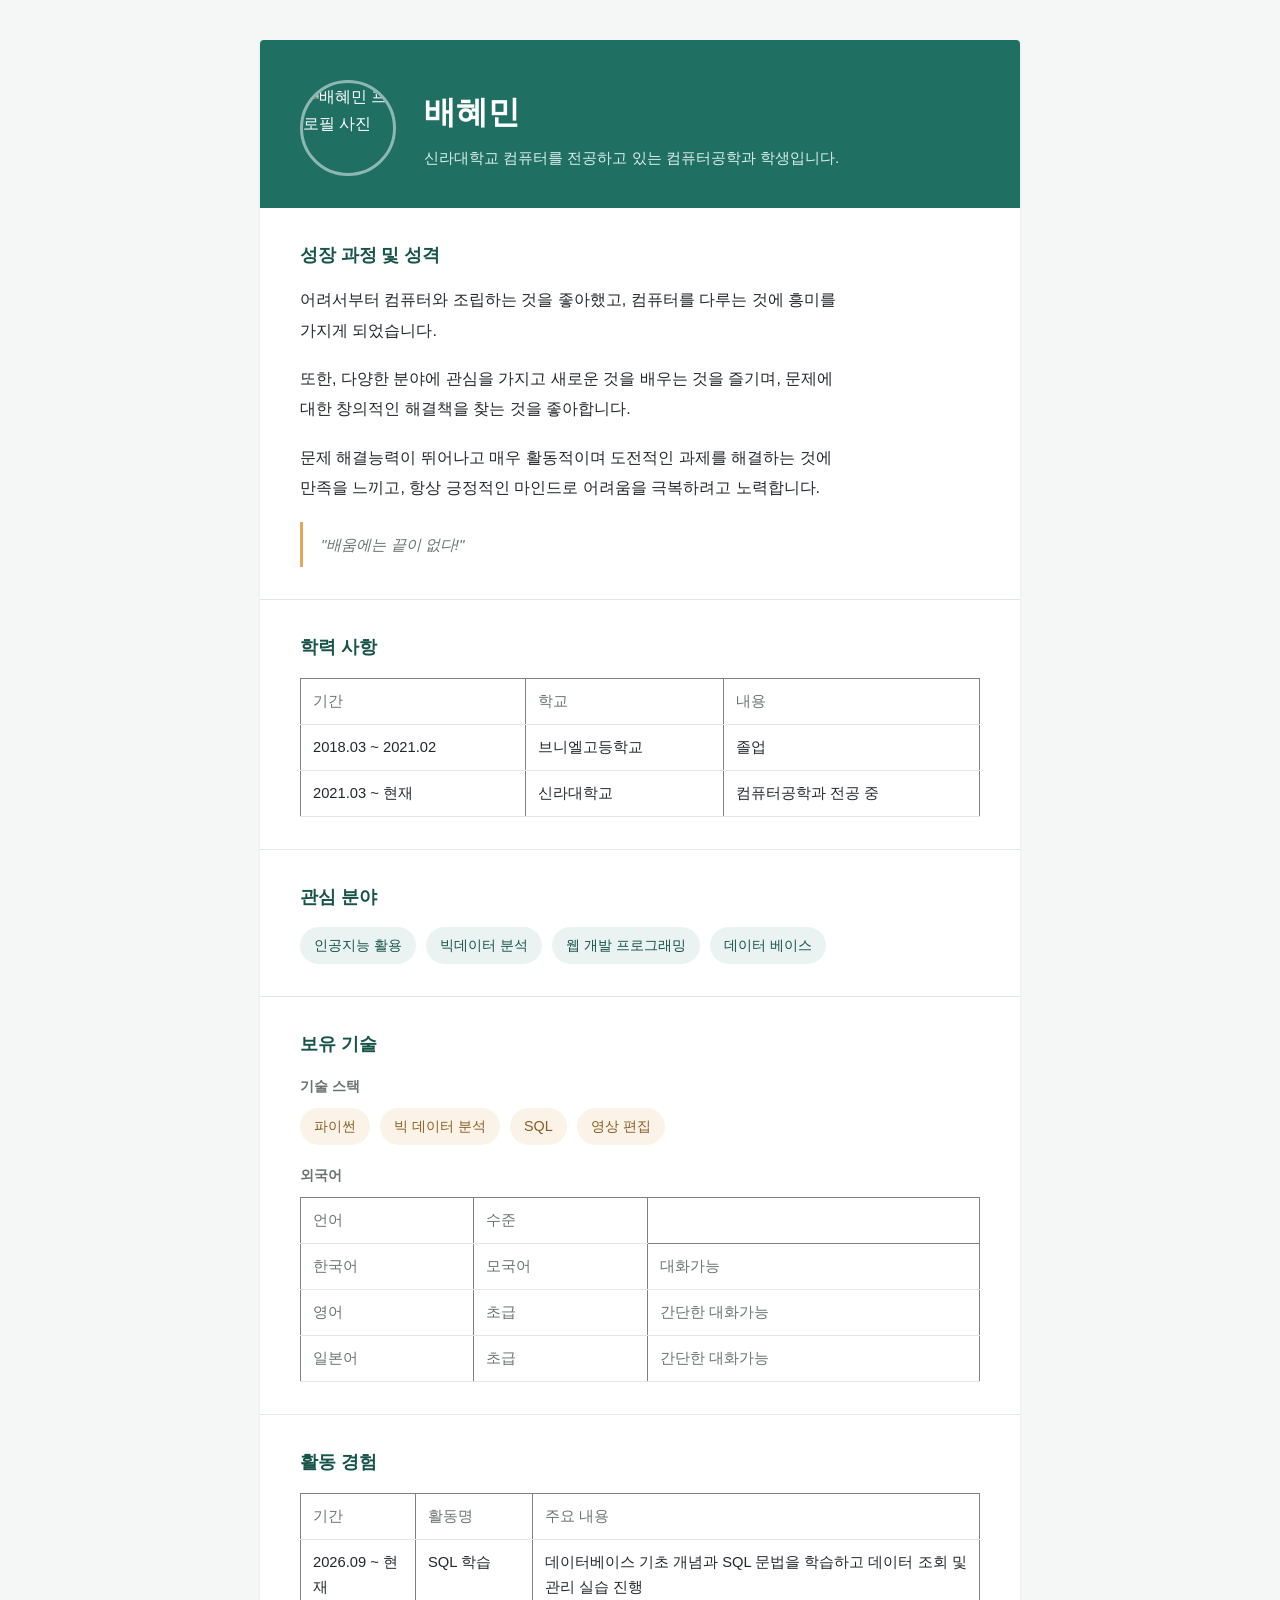
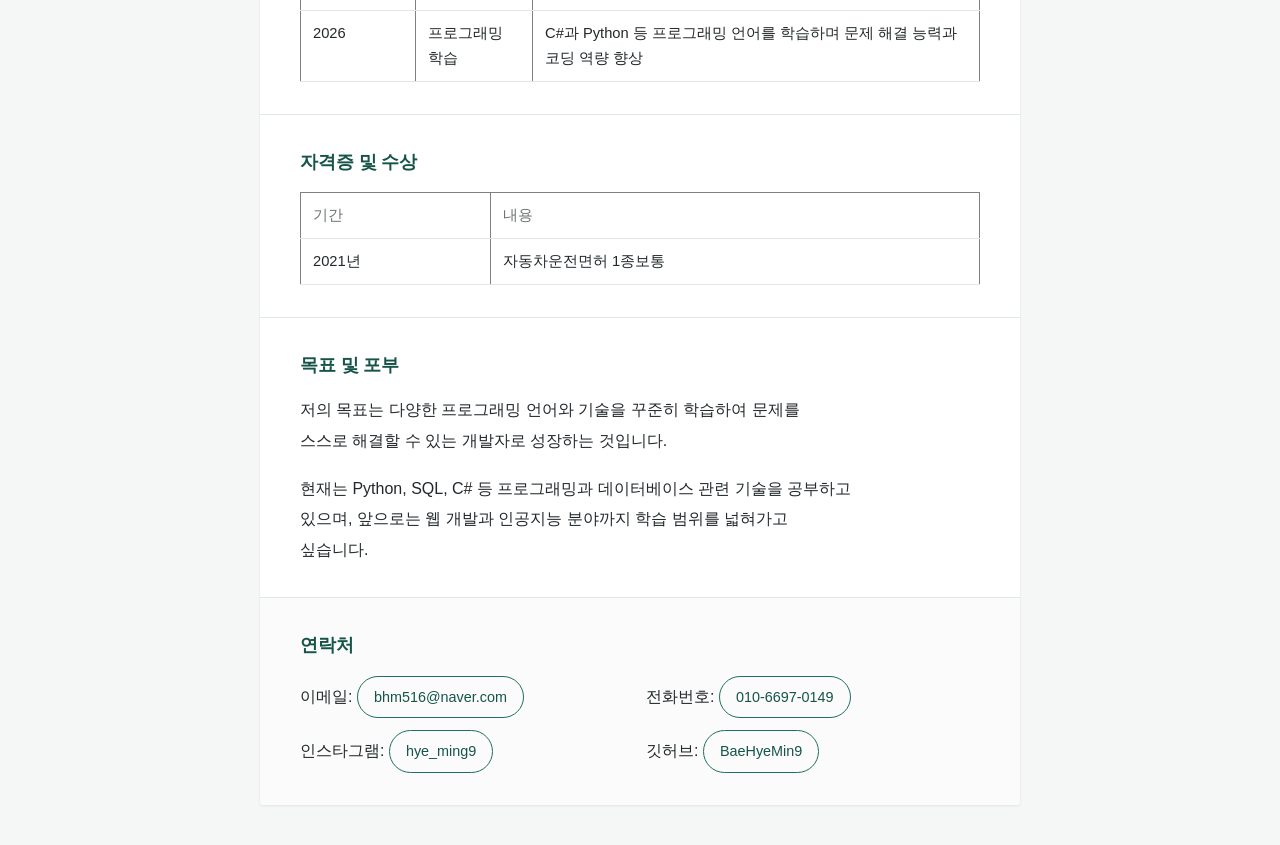
==== index.html @ 8406a22a "Add personal introduction website" ====
<!DOCTYPE html>
     
 <html lang="ko">
    <head>  
        
        <meta charset="UTF-8">
        <meta name="viewport" content="width=device-width, initial-scale=1.0">
        <title>배혜민</title>
        <link rel="stylesheet" href="style.css">
    </head>
    <body>
      <div class="page">
        <!-- 헤더 영역-->
         <header class="profile-header">
            <div class="profile-photo">
               <img src="images/배혜민님 증명.jpg" alt= "배혜민 프로필 사진" width="300" >
            </div>
            <div>
            <h1>배혜민</h1>
            <p class="tagline">
                신라대학교 컴퓨터를 전공하고 있는 컴퓨터공학과 학생입니다.
            </p>
                     </div>
         </header>

         <!-- 자기소개 -- >
         <section class="intro">
            <h2>자기소개</h2>
            <p>

            </p>
         </section>

          <!-- 성장과정 및 성격 -->
         <section class="personality">
            <h2>성장 과정 및 성격</h2>
            <p>
               어려서부터 컴퓨터와 조립하는 것을 좋아했고, 컴퓨터를 다루는 것에 흥미를 가지게 되었습니다.
            </p>
            <p>
               또한, 다양한 분야에 관심을 가지고 새로운 것을 배우는 것을 즐기며, 문제에 대한 창의적인 해결책을 찾는 것을 좋아합니다.
            </p>
            <p>
               문제 해결능력이 뛰어나고 매우 활동적이며 도전적인 과제를 해결하는 것에 만족을 느끼고, 항상 긍정적인 마인드로 어려움을 극복하려고 노력합니다.
            </p>
            <blockquote class="motto">
               "배움에는 끝이 없다!"
            </blockquote>
          </section>

          <!-- 학력 사항 -->
         <section class="education">
            <h2>학력 사항</h2>
            <table border="1">
               <thead>
                  <tr>
                     <th>기간</th>
                     <th>학교</th>
                     <th>내용</th>
                  </tr>
               </thead>
               <tbody>
                  <tr>
                     <td>2018.03 ~ 2021.02</td>
                     <td>브니엘고등학교</td>
                     <td>졸업</td>
                  </tr>
                   <tr>
                     <td>2021.03 ~ 현재</td>
                     <td>신라대학교</td>
                     <td>컴퓨터공학과 전공 중</td>
                  </tr>
               </tbody>
            </table>

         </section>

         <!-- 관심 분야 -->
         <section class="interests">
            <h2>관심 분야</h2>
            <ul>
               <li>인공지능 활용</li>
               <li>빅데이터 분석</li>
               <li>웹 개발 프로그래밍</li>
               <li>데이터 베이스</li>
            </ul>
         </section>
         <!-- 보유 기술 -->
         <section class="skills">
            <h2>보유 기술</h2>
            <h3>기술 스택</h3>
            <ul>
                  <li>파이썬</li>
                  <li>빅 데이터 분석</li>
                  <li>SQL</li>
                  <li>영상 편집</li>
            </ul>

            <h3>외국어</h3>
            <table border="1">
               <thead>
                  <tr>
                     <th>언어</th>
                     <th>수준</th>
                  </tr>
               </thead>
               <tbody>

                  <tr>
                     <th>한국어</th>
                     <th>모국어</th>
                     <th>대화가능</th>
                  </tr>

                  <tr>
                     <th>영어</th>
                     <th>초급</th>
                     <th>간단한 대화가능</th>
                  </tr>

                  <tr>
                     <th>일본어</th>
                     <th>초급</th>
                     <th>간단한 대화가능</th>
                  </tr>
               </tbody>
            </table>
            
            
         

         </section>

          <!-- 활동 경험 -->
         <section class="activities">
            <h2>활동 경험</h2>
            <table border="1">
               <thead>
               <tr>
                  <th>기간</th>
                  <th>활동명</th>
                  <th>주요 내용</th>
               </tr>
                </thead>
                <tbody>
                  <tr>
                     <td>2026.09 ~ 현재</td>
                     <td>SQL 학습</td>
                     <td>
                      데이터베이스 기초 개념과 SQL 문법을 학습하고
                     데이터 조회 및 관리 실습 진행
                     </td>
                  </tr>

                  <tr>
                     <td>2026</td>
                     <td>프로그래밍 학습</td>
                     <td>
                     C#과 Python 등 프로그래밍 언어를 학습하며
                     문제 해결 능력과 코딩 역량 향상
                     </td>
                  </tr>

                </tbody>

            </table>

         </section>

          <!-- 자격증 및 수상 -->
         <section class="awards">
            <h2>자격증 및 수상</h2>
            <table border="1">
               <thead>
                  <tr>
                     <th>기간</th>
                     <th>내용</th>
                  </tr>
               </thead>
               <tbody>
               <tr>
                <td>2021년</td>
                <td>자동차운전면허 1종보통</td>
               </tr>


               </tbody>        
            
            
            </table>
            </section>

          <!-- 목표 및 포부 -->
         <section class="goal">
             <h2>목표 및 포부 </h2>
            <p>
               저의 목표는 다양한 프로그래밍 언어와 기술을 꾸준히 학습하여 문제를 스스로 해결할 수 있는 개발자로 성장하는 것입니다.
            </p>
            <p>
               현재는 Python, SQL, C# 등 프로그래밍과 데이터베이스 관련 기술을 공부하고 있으며, 앞으로는 웹 개발과 인공지능 분야까지 학습 범위를 넓혀가고 싶습니다.
            </p>
         </section>

          <!-- 연락처 -->
         <footer class="contact">
            <h2>연락처</h2>
            <ul>
               <li>이메일: <a href="mailto:bhm516@naver.com">bhm516@naver.com</a></li>
               <li>전화번호: <a href="tel:01066970149">010-6697-0149</a></li>
               <li>인스타그램: <a href="https://www.instagram.com/hye_ming9/" target="_blank" rel="noopener noreferrer">hye_ming9</a></li>
               <li>깃허브: <a href="https://github.com/BaeHyeMin9" target="_blank" rel="noopener noreferrer">BaeHyeMin9</a></li>
            </ul>
         </footer>




        </div>
        </body>
 </html>
---- style.css ----
:root {
  --bg: #F5F7F6;
  --panel: #FFFFFF;
  --teal: #1F6F63;
  --teal-dark: #16544A;
  --mustard: #E3A857;
  --ink: #23282B;
  --muted: #6B7472;
  --line: #E1E7E4;
}

* { box-sizing: border-box; }

body {
  margin: 0;
  background: var(--bg);
  color: var(--ink);
  font-family: 'Noto Sans KR', sans-serif;
  line-height: 1.7;
}

.page {
  max-width: 760px;
  margin: 40px auto;
  background: var(--panel);
  border-radius: 4px;
  overflow: hidden;
  box-shadow: 0 1px 3px rgba(0,0,0,0.08);
}

/* 헤더 영역 */
.profile-header {
  background: var(--teal);
  color: #fff;
  padding: 40px 40px 32px;
  display: flex;
  align-items: center;
  gap: 28px;
}

.profile-header h1 {
  font-family: 'Noto Serif KR', serif;
  font-size: 2rem;
  margin: 0 0 6px;
}

.profile-header .tagline {
  margin: 0;
  color: #DCEFEA;
  font-size: 0.95rem;
}

.profile-photo {
  flex: 0 0 96px;
  width: 96px;
}

.profile-photo img {
  display: block;
  width: 96px;
  height: 96px;
  object-fit: cover;
  object-position: center top;
  border-radius: 50%;
  border: 3px solid rgba(255,255,255,0.5);
  flex-shrink: 0;
}

/* 본문 공통 */
section, footer.contact {
  padding: 32px 40px;
  border-bottom: 1px solid var(--line);
}

footer.contact { border-bottom: none; background: #FAFBFA; }

h2 {
  font-family: 'Noto Serif KR', serif;
  font-size: 1.15rem;
  color: var(--teal-dark);
  margin: 0 0 14px;
}

h3 {
  font-size: 0.9rem;
  color: var(--muted);
  margin: 18px 0 10px;
}

h3:first-of-type { margin-top: 0; }

section p {
  margin: 0 0 18px;
  line-height: 1.9;
  word-break: keep-all;
  overflow-wrap: break-word;
  max-width: 62ch;
  color: var(--ink);
}

section p:last-child { margin-bottom: 0; }

/* 좌우명 인용구 */
blockquote.motto {
  margin: 16px 0 0;
  padding: 10px 18px;
  border-left: 3px solid var(--mustard);
  color: var(--muted);
  font-style: italic;
  font-size: 0.95rem;
}

/* 태그형 리스트 (관심 분야, 보유 기술) */
.interests ul,
.skills ul {
  list-style: none;
  margin: 0;
  padding: 0;
  display: flex;
  flex-wrap: wrap;
  gap: 10px;
}

.interests li {
  background: #EAF3F1;
  color: var(--teal-dark);
  padding: 6px 14px;
  border-radius: 999px;
  font-size: 0.9rem;
}

.skills li {
  background: #FBF3E7;
  color: #8A5E23;
  padding: 6px 14px;
  border-radius: 999px;
  font-size: 0.9rem;
}

/* 표 공통 (학력사항, 프로젝트, 자격증) */
table {
  width: 100%;
  border-collapse: collapse;
  font-size: 0.92rem;
}

th, td {
  text-align: left;
  padding: 10px 12px;
  border-bottom: 1px solid var(--line);
  vertical-align: top;
}

th {
  color: var(--muted);
  font-weight: 500;
}

tbody tr:hover { background: #F7FAF9; }

/* 연락처 */
.contact ul {
  list-style: none;
  margin: 0;
  padding: 0;
  display: grid;
  grid-template-columns: repeat(2, minmax(0, 1fr));
  gap: 12px;
}

.contact li {
  min-width: 0;
}

.contact li a {
  display: inline-block;
  padding: 8px 16px;
  border: 1px solid var(--teal);
  border-radius: 999px;
  color: var(--teal-dark);
  text-decoration: none;
  font-size: 0.9rem;
  transition: background 0.15s ease, color 0.15s ease;
}

.contact li a:hover {
  background: var(--mustard);
  border-color: var(--mustard);
  color: #fff;
}

@media (max-width: 500px) {
  .contact li:nth-child(-n+2) {
    grid-column: 1 / -1;
  }
  .contact li a {
    display: block;
    width: fit-content;
    max-width: 100%;
    padding: 8px 12px;
    overflow-wrap: anywhere;
  }
  .page { 
    margin: 0; 
    border-radius: 0; 
  }
  .profile-header { 
    flex-direction: column; 
    align-items: flex-start; 
    gap: 16px; 
    padding: 28px 24px; 
  }
  section, footer.contact { 
    padding: 24px; 
  }
  table, thead, tbody, th, td, tr { 
    display: block; 
  }
  thead { 
    display: none; 
  }
  td { 
    border-bottom: none; 
    padding: 4px 0; 
  }
  tbody tr { 
    padding: 10px 0; 
    border-bottom: 1px solid var(--line); 
  }
  td::before { 
    content: attr(data-label); 
    display: block; 
    font-size: 0.75rem; 
    color: var(--muted); 
  }
}
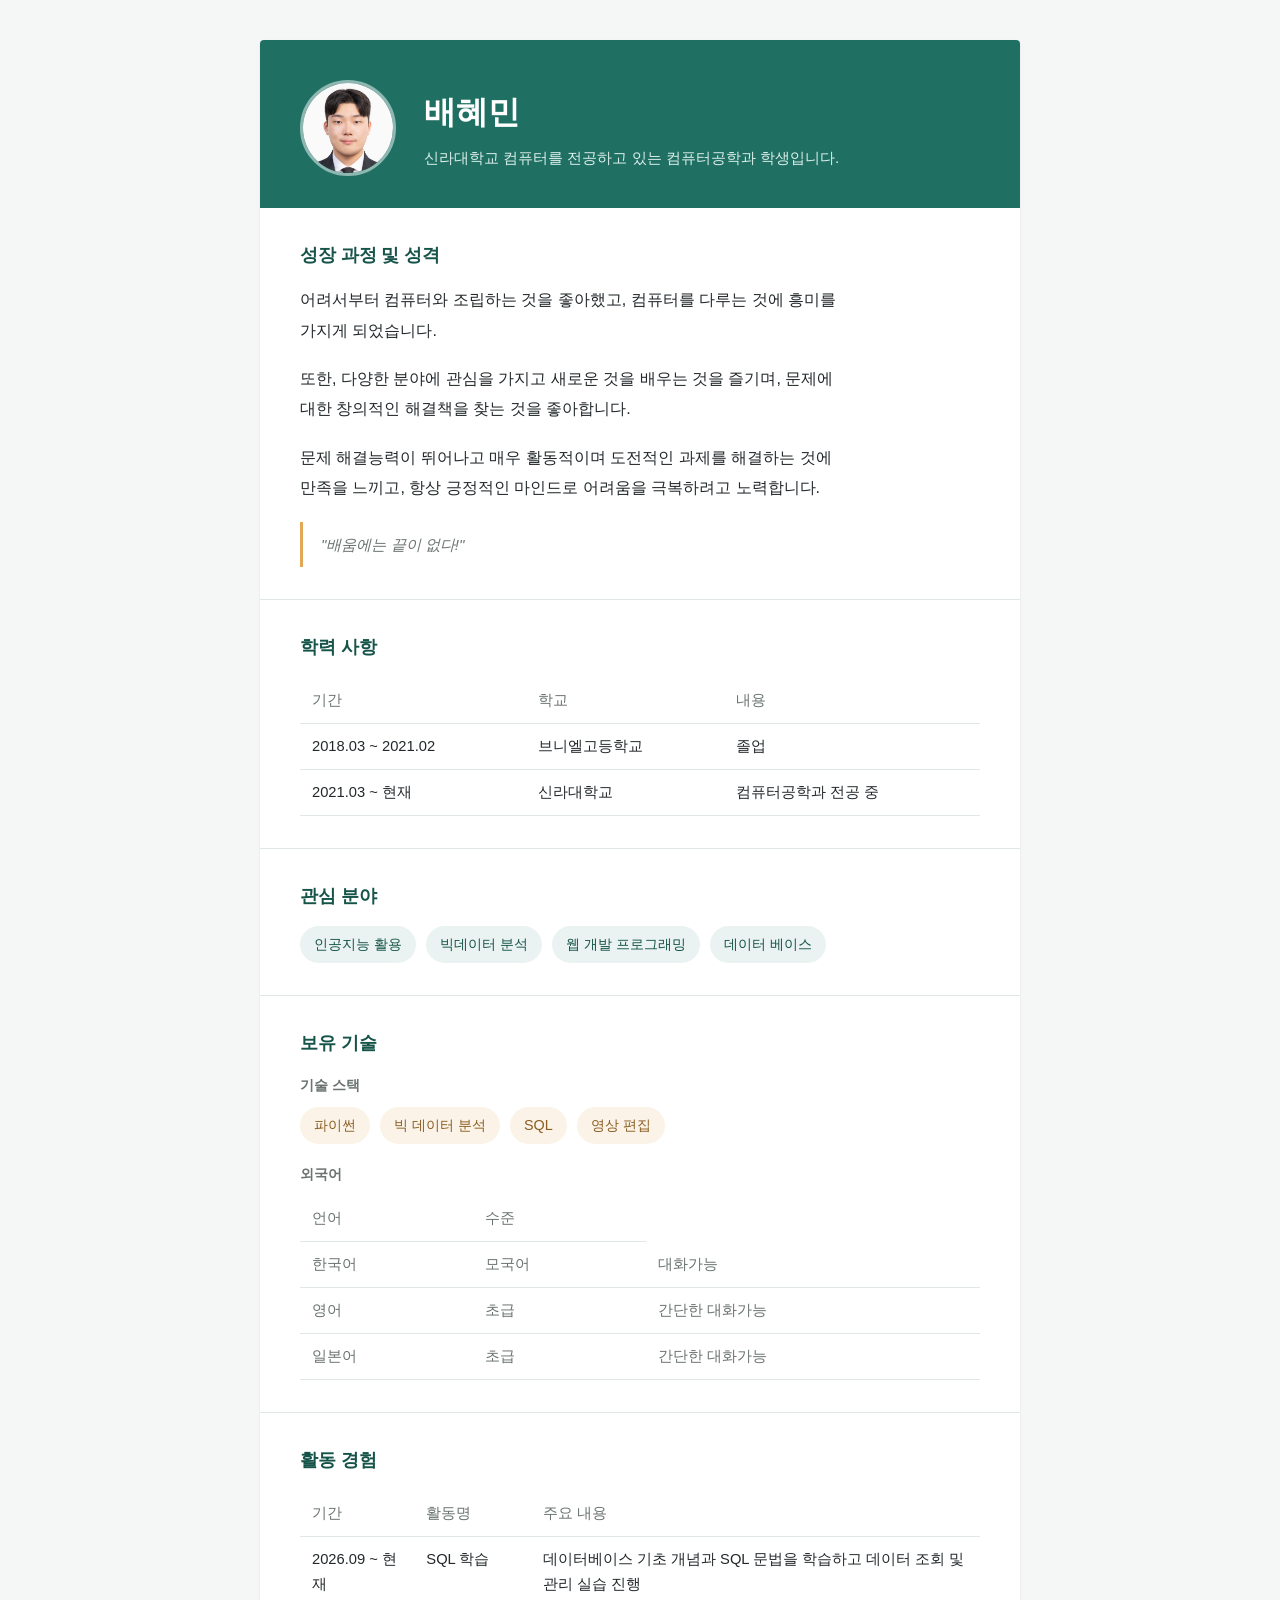
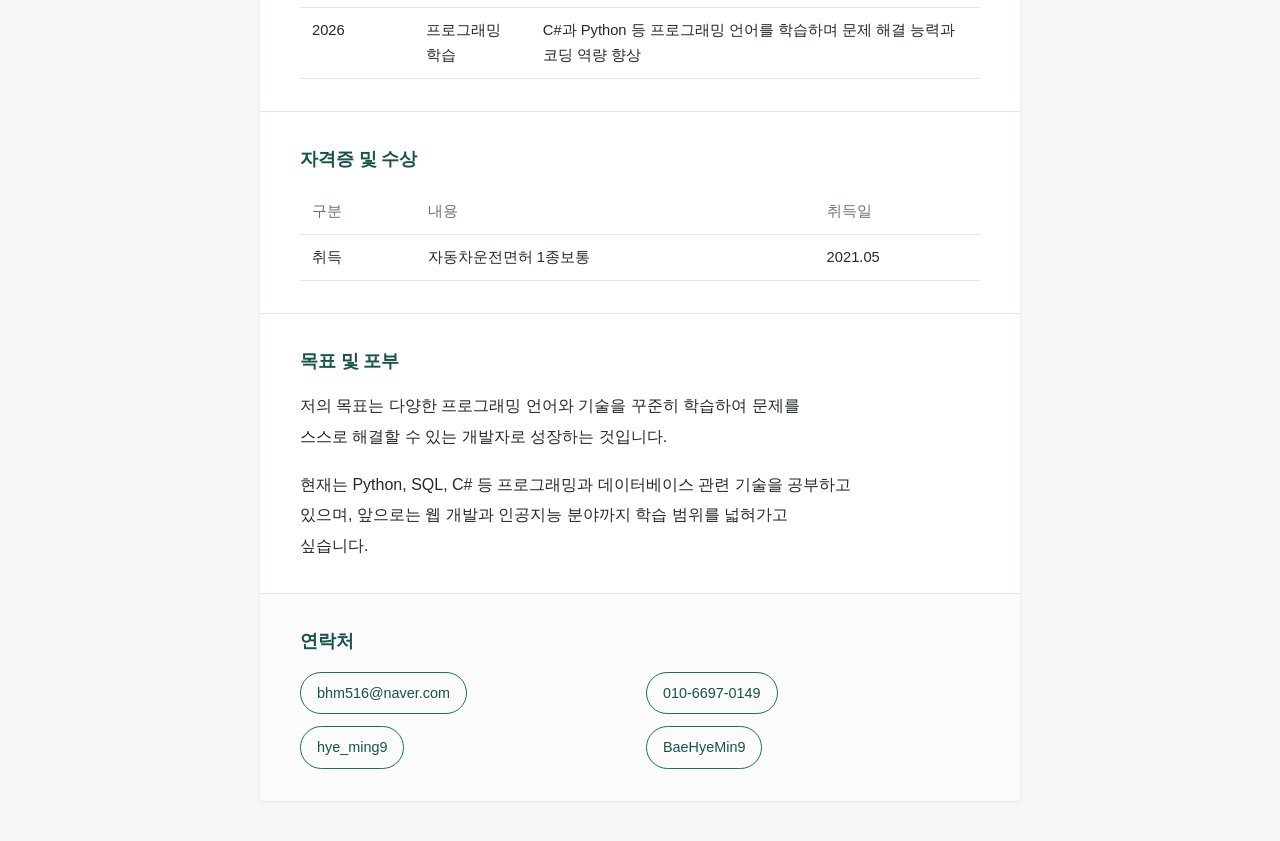
==== commit 862cd2f2: "자기소개 내용 수정" ====
--- a/index.html
+++ b/index.html
@@ -1,220 +1,222 @@
-<!DOCTYPE html>
-     
- <html lang="ko">
-    <head>  
-        
-        <meta charset="UTF-8">
-        <meta name="viewport" content="width=device-width, initial-scale=1.0">
-        <title>배혜민</title>
-        <link rel="stylesheet" href="style.css">
-    </head>
-    <body>
-      <div class="page">
-        <!-- 헤더 영역-->
-         <header class="profile-header">
-            <div class="profile-photo">
-               <img src="images/배혜민님 증명.jpg" alt= "배혜민 프로필 사진" width="300" >
-            </div>
-            <div>
-            <h1>배혜민</h1>
-            <p class="tagline">
-                신라대학교 컴퓨터를 전공하고 있는 컴퓨터공학과 학생입니다.
-            </p>
-                     </div>
-         </header>
-
-         <!-- 자기소개 -- >
-         <section class="intro">
-            <h2>자기소개</h2>
-            <p>
-
-            </p>
-         </section>
-
-          <!-- 성장과정 및 성격 -->
-         <section class="personality">
-            <h2>성장 과정 및 성격</h2>
-            <p>
-               어려서부터 컴퓨터와 조립하는 것을 좋아했고, 컴퓨터를 다루는 것에 흥미를 가지게 되었습니다.
-            </p>
-            <p>
-               또한, 다양한 분야에 관심을 가지고 새로운 것을 배우는 것을 즐기며, 문제에 대한 창의적인 해결책을 찾는 것을 좋아합니다.
-            </p>
-            <p>
-               문제 해결능력이 뛰어나고 매우 활동적이며 도전적인 과제를 해결하는 것에 만족을 느끼고, 항상 긍정적인 마인드로 어려움을 극복하려고 노력합니다.
-            </p>
-            <blockquote class="motto">
-               "배움에는 끝이 없다!"
-            </blockquote>
-          </section>
-
-          <!-- 학력 사항 -->
-         <section class="education">
-            <h2>학력 사항</h2>
-            <table border="1">
-               <thead>
-                  <tr>
-                     <th>기간</th>
-                     <th>학교</th>
-                     <th>내용</th>
-                  </tr>
-               </thead>
-               <tbody>
-                  <tr>
-                     <td>2018.03 ~ 2021.02</td>
-                     <td>브니엘고등학교</td>
-                     <td>졸업</td>
-                  </tr>
-                   <tr>
-                     <td>2021.03 ~ 현재</td>
-                     <td>신라대학교</td>
-                     <td>컴퓨터공학과 전공 중</td>
-                  </tr>
-               </tbody>
-            </table>
-
-         </section>
-
-         <!-- 관심 분야 -->
-         <section class="interests">
-            <h2>관심 분야</h2>
-            <ul>
-               <li>인공지능 활용</li>
-               <li>빅데이터 분석</li>
-               <li>웹 개발 프로그래밍</li>
-               <li>데이터 베이스</li>
-            </ul>
-         </section>
-         <!-- 보유 기술 -->
-         <section class="skills">
-            <h2>보유 기술</h2>
-            <h3>기술 스택</h3>
-            <ul>
-                  <li>파이썬</li>
-                  <li>빅 데이터 분석</li>
-                  <li>SQL</li>
-                  <li>영상 편집</li>
-            </ul>
-
-            <h3>외국어</h3>
-            <table border="1">
-               <thead>
-                  <tr>
-                     <th>언어</th>
-                     <th>수준</th>
-                  </tr>
-               </thead>
-               <tbody>
-
-                  <tr>
-                     <th>한국어</th>
-                     <th>모국어</th>
-                     <th>대화가능</th>
-                  </tr>
-
-                  <tr>
-                     <th>영어</th>
-                     <th>초급</th>
-                     <th>간단한 대화가능</th>
-                  </tr>
-
-                  <tr>
-                     <th>일본어</th>
-                     <th>초급</th>
-                     <th>간단한 대화가능</th>
-                  </tr>
-               </tbody>
-            </table>
-            
-            
-         
-
-         </section>
-
-          <!-- 활동 경험 -->
-         <section class="activities">
-            <h2>활동 경험</h2>
-            <table border="1">
-               <thead>
-               <tr>
-                  <th>기간</th>
-                  <th>활동명</th>
-                  <th>주요 내용</th>
-               </tr>
-                </thead>
-                <tbody>
-                  <tr>
-                     <td>2026.09 ~ 현재</td>
-                     <td>SQL 학습</td>
-                     <td>
-                      데이터베이스 기초 개념과 SQL 문법을 학습하고
-                     데이터 조회 및 관리 실습 진행
-                     </td>
-                  </tr>
-
-                  <tr>
-                     <td>2026</td>
-                     <td>프로그래밍 학습</td>
-                     <td>
-                     C#과 Python 등 프로그래밍 언어를 학습하며
-                     문제 해결 능력과 코딩 역량 향상
-                     </td>
-                  </tr>
-
-                </tbody>
-
-            </table>
-
-         </section>
-
-          <!-- 자격증 및 수상 -->
-         <section class="awards">
-            <h2>자격증 및 수상</h2>
-            <table border="1">
-               <thead>
-                  <tr>
-                     <th>기간</th>
-                     <th>내용</th>
-                  </tr>
-               </thead>
-               <tbody>
-               <tr>
-                <td>2021년</td>
-                <td>자동차운전면허 1종보통</td>
-               </tr>
-
-
-               </tbody>        
-            
-            
-            </table>
-            </section>
-
-          <!-- 목표 및 포부 -->
-         <section class="goal">
-             <h2>목표 및 포부 </h2>
-            <p>
-               저의 목표는 다양한 프로그래밍 언어와 기술을 꾸준히 학습하여 문제를 스스로 해결할 수 있는 개발자로 성장하는 것입니다.
-            </p>
-            <p>
-               현재는 Python, SQL, C# 등 프로그래밍과 데이터베이스 관련 기술을 공부하고 있으며, 앞으로는 웹 개발과 인공지능 분야까지 학습 범위를 넓혀가고 싶습니다.
-            </p>
-         </section>
-
-          <!-- 연락처 -->
-         <footer class="contact">
-            <h2>연락처</h2>
-            <ul>
-               <li>이메일: <a href="mailto:bhm516@naver.com">bhm516@naver.com</a></li>
-               <li>전화번호: <a href="tel:01066970149">010-6697-0149</a></li>
-               <li>인스타그램: <a href="https://www.instagram.com/hye_ming9/" target="_blank" rel="noopener noreferrer">hye_ming9</a></li>
-               <li>깃허브: <a href="https://github.com/BaeHyeMin9" target="_blank" rel="noopener noreferrer">BaeHyeMin9</a></li>
-            </ul>
-         </footer>
-
-
-
-
-        </div>
-        </body>
+<!DOCTYPE html>
+     
+ <html lang="ko">
+    <head>  
+        
+        <meta charset="UTF-8">
+        <meta name="viewport" content="width=device-width, initial-scale=1.0">
+        <title>배혜민</title>
+        <link rel="stylesheet" href="style.css">
+    </head>
+    <body>
+      <div class="page">
+        <!-- 헤더 영역-->
+         <header class="profile-header">
+            <div class="profile-photo">
+               <img src="images/배혜민님 증명.jpg" alt= "배혜민 프로필 사진" width="300" >
+            </div>
+            <div>
+            <h1>배혜민</h1>
+            <p class="tagline">
+                신라대학교 컴퓨터를 전공하고 있는 컴퓨터공학과 학생입니다.
+            </p>
+                     </div>
+         </header>
+
+         <!-- 자기소개 -- >
+         <section class="intro">
+            <h2>자기소개</h2>
+            <p>
+
+            </p>
+         </section>
+
+          <!-- 성장과정 및 성격 -->
+         <section class="personality">
+            <h2>성장 과정 및 성격</h2>
+            <p>
+               어려서부터 컴퓨터와 조립하는 것을 좋아했고, 컴퓨터를 다루는 것에 흥미를 가지게 되었습니다.
+            </p>
+            <p>
+               또한, 다양한 분야에 관심을 가지고 새로운 것을 배우는 것을 즐기며, 문제에 대한 창의적인 해결책을 찾는 것을 좋아합니다.
+            </p>
+            <p>
+               문제 해결능력이 뛰어나고 매우 활동적이며 도전적인 과제를 해결하는 것에 만족을 느끼고, 항상 긍정적인 마인드로 어려움을 극복하려고 노력합니다.
+            </p>
+            <blockquote class="motto">
+               "배움에는 끝이 없다!"
+            </blockquote>
+          </section>
+
+          <!-- 학력 사항 -->
+         <section class="education">
+            <h2>학력 사항</h2>
+            <table>
+               <thead>
+                  <tr>
+                     <th>기간</th>
+                     <th>학교</th>
+                     <th>내용</th>
+                  </tr>
+               </thead>
+               <tbody>
+                  <tr>
+                     <td data-label="기간">2018.03 ~ 2021.02</td>
+                     <td data-label="학교">브니엘고등학교</td>
+                     <td data-label="내용">졸업</td>
+                  </tr>
+                   <tr>
+                     <td data-label="기간">2021.03 ~ 현재</td>
+                     <td data-label="학교">신라대학교</td>
+                     <td data-label="내용">컴퓨터공학과 전공 중</td>
+                  </tr>
+               </tbody>
+            </table>
+
+         </section>
+
+         <!-- 관심 분야 -->
+         <section class="interests">
+            <h2>관심 분야</h2>
+            <ul>
+               <li>인공지능 활용</li>
+               <li>빅데이터 분석</li>
+               <li>웹 개발 프로그래밍</li>
+               <li>데이터 베이스</li>
+            </ul>
+         </section>
+         <!-- 보유 기술 -->
+         <section class="skills">
+            <h2>보유 기술</h2>
+            <h3>기술 스택</h3>
+            <ul>
+                  <li>파이썬</li>
+                  <li>빅 데이터 분석</li>
+                  <li>SQL</li>
+                  <li>영상 편집</li>
+            </ul>
+
+            <h3>외국어</h3>
+            <table>
+               <thead>
+                  <tr>
+                     <th>언어</th>
+                     <th>수준</th>
+                  </tr>
+               </thead>
+               <tbody>
+
+                  <tr>
+                     <th>한국어</th>
+                     <th>모국어</th>
+                     <th>대화가능</th>
+                  </tr>
+
+                  <tr>
+                     <th>영어</th>
+                     <th>초급</th>
+                     <th>간단한 대화가능</th>
+                  </tr>
+
+                  <tr>
+                     <th>일본어</th>
+                     <th>초급</th>
+                     <th>간단한 대화가능</th>
+                  </tr>
+               </tbody>
+            </table>
+            
+            
+         
+
+         </section>
+
+          <!-- 활동 경험 -->
+         <section class="activities">
+            <h2>활동 경험</h2>
+            <table>
+               <thead>
+               <tr>
+                  <th>기간</th>
+                  <th>활동명</th>
+                  <th>주요 내용</th>
+               </tr>
+                </thead>
+                <tbody>
+                  <tr>
+                     <td data-label="기간">2026.09 ~ 현재</td>
+                     <td data-label="활동명">SQL 학습</td>
+                     <td data-label="주요 내용">
+                      데이터베이스 기초 개념과 SQL 문법을 학습하고
+                     데이터 조회 및 관리 실습 진행
+                     </td>
+                  </tr>
+
+                  <tr>
+                     <td data-label="기간">2026</td>
+                     <td data-label="활동명">프로그래밍 학습</td>
+                     <td data-label="주요 내용">
+                     C#과 Python 등 프로그래밍 언어를 학습하며
+                     문제 해결 능력과 코딩 역량 향상
+                     </td>
+                  </tr>
+
+                </tbody>
+
+            </table>
+
+         </section>
+
+          <!-- 자격증 및 수상 -->
+         <section class="awards">
+            <h2>자격증 및 수상</h2>
+            <table>
+               <thead>
+                  <tr>
+                     <th>구분</th> 
+                     <th>내용</th> 
+                     <th>취득일</th>
+                  </tr>
+               </thead>
+               <tbody>
+               <tr>
+                <td data-label="구분">취득</td>
+                <td data-label="내용">자동차운전면허 1종보통</td>
+                <td data-label="취득일">2021.05</td>
+               </tr>
+
+
+               </tbody>        
+            
+            
+            </table>
+            </section>
+
+          <!-- 목표 및 포부 -->
+         <section class="goal">
+             <h2>목표 및 포부 </h2>
+            <p>
+               저의 목표는 다양한 프로그래밍 언어와 기술을 꾸준히 학습하여 문제를 스스로 해결할 수 있는 개발자로 성장하는 것입니다.
+            </p>
+            <p>
+               현재는 Python, SQL, C# 등 프로그래밍과 데이터베이스 관련 기술을 공부하고 있으며, 앞으로는 웹 개발과 인공지능 분야까지 학습 범위를 넓혀가고 싶습니다.
+            </p>
+         </section>
+
+          <!-- 연락처 -->
+         <footer class="contact">
+            <h2>연락처</h2>
+            <ul>
+               <li><a href="mailto:bhm516@naver.com">bhm516@naver.com</a></li>
+               <li><a href="tel:01066970149">010-6697-0149</a></li>
+               <li><a href="https://www.instagram.com/hye_ming9/" target="_blank" rel="noopener noreferrer">hye_ming9</a></li>
+               <li><a href="https://github.com/BaeHyeMin9" target="_blank" rel="noopener noreferrer">BaeHyeMin9</a></li>
+            </ul>
+         </footer>
+
+
+
+
+        </div>
+        </body>
  </html>
--- a/style.css
+++ b/style.css
@@ -178,9 +178,9 @@
   border: 1px solid var(--teal);
   border-radius: 999px;
   color: var(--teal-dark);
-  text-decoration: none;
-  font-size: 0.9rem;
-  transition: background 0.15s ease, color 0.15s ease;
+  text-decoration: none;  
+  font-size: 0.9rem;
+  transition: background 0.15s ease-in, color 0.15s ease-out;
 }
 
 .contact li a:hover {
@@ -193,7 +193,7 @@
   .contact li:nth-child(-n+2) {
     grid-column: 1 / -1;
   }
-  .contact li a {
+  .contact li a:hover{
     display: block;
     width: fit-content;
     max-width: 100%;
